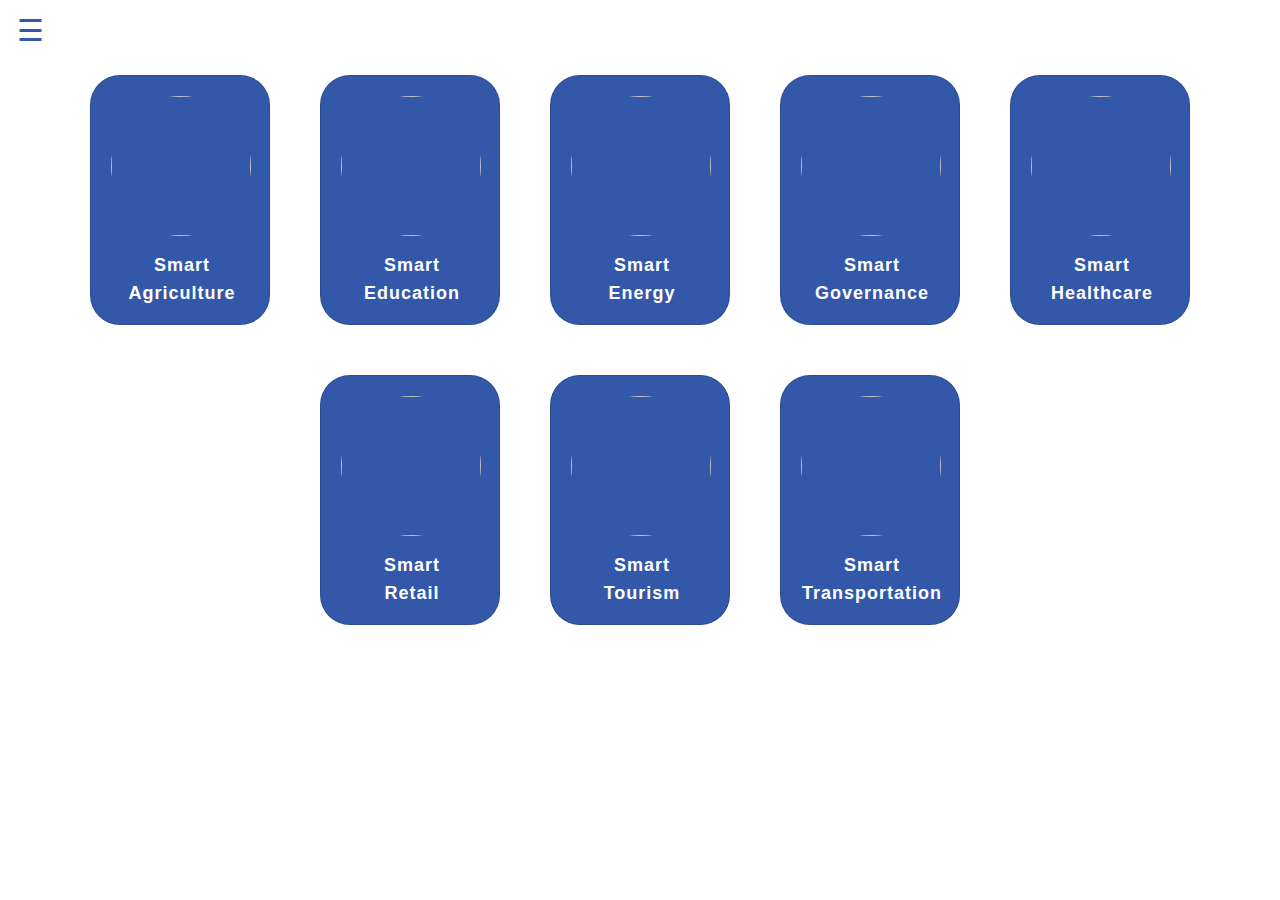
==== 8class.html @ f59634ec "init" ====
<!DOCTYPE html>
<html lang="en">

<head>
    <meta charset="UTF-8">
    <meta name="viewport" content="width=device-width, initial-scale=1.0">
    <meta http-equiv="X-UA-Compatible" content="ie=edge">
    <title>8class</title>
    <link rel="stylesheet" href="/css/bootstrap.css">
    <link rel="stylesheet" href="/css/main.css">
    <link rel="stylesheet" href="./css/class_card.css">
    <script src="js/loadjson.js"></script>
    <script src="/js/app.js"></script>
</head>

<body>
    <div id="mySidenav" class="sidenav">
        <a href="javascript:void(0)" class="closebtn" onclick="closeNav()">&times;</a>
        <a href="./home.html" class="home">Home</a>
        <div class="dropdown">8 Sloution
            <ul class="class">
                <div class="line"></div>
                <a href="./8class.html">Smart Agriculture</a>
                <a href="./8class.html">Smart Education</a>
                <a href="./8class.html">Smart Energy</a>
                <a href="./8class.html">Smart Governance</a>
                <a href="./8class.html">Smart Healthcare</a>
                <a href="./8class.html">Smart Retail</a>
                <a href="./8class.html">Smart Tourism</a>
                <a href="./8class.html">Smart Transportation</a>
            </ul>
        </div>
    </div>
    <button type="button" class="btn btn-primary menu-btn1" style="cursor:pointer" onclick="openNav()">&#9776;</button>
    <div class="cards">
        <div class="card">
            <div class="card-image">
                <img class="" src="https://picsum.photos/400/300?image=1001" alt="">
            </div>
            <div class="card-body">
                <div>Smart</div>
                <div>Agriculture</div>
            </div>
        </div>
        <div class="card">
            <div class="card-image">
                <img class="" src="https://picsum.photos/400/300?image=1001" alt="">
            </div>
            <div class="card-body">
                <div>Smart</div>
                <div>Education</div>
            </div>
        </div>
        <div class="card">
            <div class="card-image">
                <img class="" src="https://picsum.photos/400/300?image=1001" alt="">
            </div>
            <div class="card-body">
                <div>Smart</div>
                <div>Energy</div>
            </div>
        </div>
        <div class="card">
            <div class="card-image">
                <img class="" src="https://picsum.photos/400/300?image=1001" alt="">
            </div>
            <div class="card-body">
                <div>Smart</div>
                <div>Governance</div>
            </div>
        </div>
        <div class="card">
            <div class="card-image">
                <img class="" src="https://picsum.photos/400/300?image=1001" alt="">
            </div>
            <div class="card-body">
                <div>Smart</div>
                <div>Healthcare</div>
            </div>
        </div>
        <div class="card">
            <div class="card-image">
                <img class="" src="https://picsum.photos/400/300?image=1001" alt="">
            </div>
            <div class="card-body">
                <div>Smart</div>
                <div>Retail</div>
            </div>
        </div>
        <div class="card">
            <div class="card-image">
                <img class="" src="https://picsum.photos/400/300?image=1001" alt="">
            </div>
            <div class="card-body">
                <div>Smart</div>
                <div>Tourism</div>
            </div>
        </div>
        <div class="card">
            <div class="card-image">
                <img class="" src="https://picsum.photos/400/300?image=1001" alt="">
            </div>
            <div class="card-body">
                <div>Smart</div>
                <div>Transportation</div>
            </div>
        </div>
    </div>

</body>

</html>
---- css/main.css ----
body {
    font-family: "Lato", sans-serif;
}

.menu-btn1 {
    position: fixed;
    left: 0px;
    position: absolute;
    color: #3458A9;
    background-color: white;
    height: 60px;
    width: 60px;
    font-size: 30px;
    cursor: pointer;
    border: none;
}


.sidenav {
    height: 100%;
    width: 0;
    position: fixed;
    z-index: 1;
    top: 0;
    left: 0;
    background-color: #3458A9;
    overflow-x: hidden;
    transition: 0.5s;
    padding-top: 60px;
}

.home {
    margin-top: 20px;
}

.sidenav a,
.dropdown {
    padding: 8px 8px 8px 32px;
    text-decoration: none;
    font-size: 25px;
    color: white;
    display: block;
    transition: 0.3s;
}

.dropdown {
    margin-top: 10px;
    transition: height 2s;
}

.sidenav a:hover {
    color: #f1f1f1;
}

.sidenav .closebtn {
    position: absolute;
    top: 0;
    left: -60px;
    font-size: 36px;
    margin-left: 50px;
}

.line {
    border: 1px solid white;
    width: 180px;
    margin: 10px;
    position: relative;
    left: -50px;
}

.class a {
    font-size: 18px;
}


.dropdown ul {
    display: none;
}

.dropdown:hover ul {
    display: block;
}



@media screen and (max-height: 450px) {
    .sidenav {
        padding-top: 15px;
    }

    .sidenav a {
        font-size: 18px;
    }
}
---- css/class_card.css ----
* {
    box-sizing: border-box;
}


/* my */
.cards {
    /* margin-top: 50px; */
    padding: 40px;
    display: flex;
    flex-flow: row wrap;
    padding-top: 50px;
    justify-content: center;
}

.card {
    margin: 100px;
    position: relative;
    width: 180px;
    height: 250px;
    overflow: hidden;
    border-radius: 30px;

    background-color: #3458A9;
    margin: 25px;
}

.card-body {
    height: 100px;
    width: 180px;
    position: absolute;
    top: 165px;
    left: 0;
    /* display: none; */
    /* opacity: 0; */
    /* z-index: 0; */
    color: rgb(145, 151, 245);
    padding: 10px;
}

.card-body div {
    margin: 1px;
    color: white;
    text-align: center;
    font-size: 18px;
    font-weight: 600;
    font-family: 'Noto Sans TC', 'Poppins', sans-serif;
    letter-spacing: 1px;
    width: 100%;
}

.card:hover {
    background-color: rgb(145, 151, 245);
    transition: 1s;
}

.card:hover .card-body h3 {
    /* display: block; */
    /* opacity: 1; */
    color: red;
    transition: 1s;
}

.card:hover .card-body p {
    /* display: block; */
    /* opacity: 1; */
    color: #3458A9;
    transition: 1s;
}

.card-image img {
    margin-top: 20px;
    margin-left: 20px;
    height: 140px;
    width: 140px;
    border-radius: 70px;
}



@media screen and (max-width: 500px) {
    .cards {
        padding: 0px;
        padding-top: 50px;
        ;
    }

    .card {
        width: 150px;
        margin: 14px;
        height: 200px;
    }

    .card-body {
        top: 125px;
        width: 100%;
    }

    .card-body div {
        font-size: 15px;
        text-align: center;
    }

    .card-image img {
        margin-top: 15px;
        margin-left: 25px;
        height: 100px;
        width: 100px;
        border-radius: 50px;
    }
}
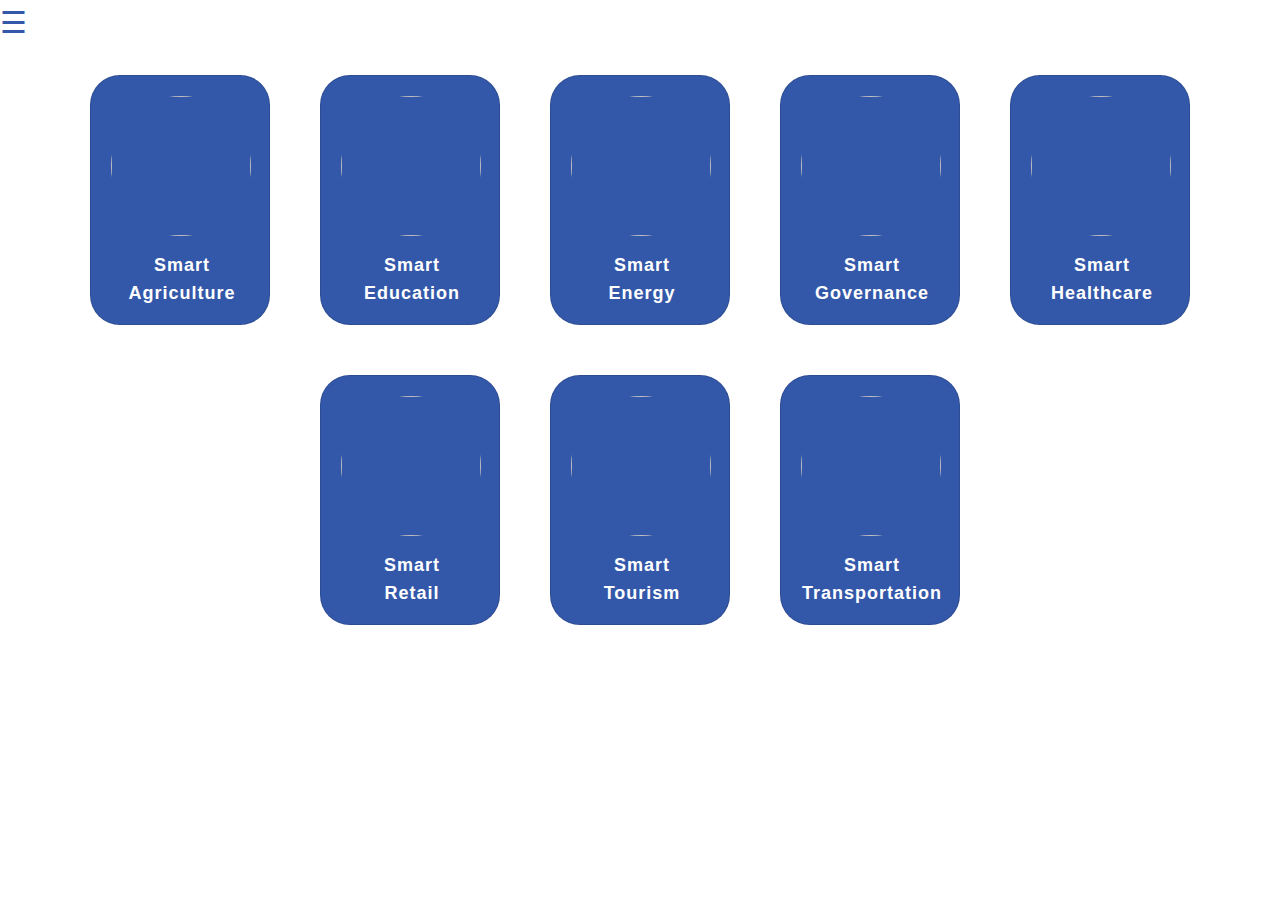
==== commit 9fb7fc03: "add 8 class & some com" ====
--- a/8class.html
+++ b/8class.html
@@ -9,31 +9,50 @@
     <link rel="stylesheet" href="/css/bootstrap.css">
     <link rel="stylesheet" href="/css/main.css">
     <link rel="stylesheet" href="./css/class_card.css">
+    <script src="./js/jquery.min.js"></script>
+    <script src="./js/bootstrap.min.js"></script>
     <script src="js/loadjson.js"></script>
     <script src="/js/app.js"></script>
 </head>
 
 <body>
-    <div id="mySidenav" class="sidenav">
-        <a href="javascript:void(0)" class="closebtn" onclick="closeNav()">&times;</a>
-        <a href="./home.html" class="home">Home</a>
-        <div class="dropdown">8 Sloution
-            <ul class="class">
-                <div class="line"></div>
-                <a href="./8class.html">Smart Agriculture</a>
-                <a href="./8class.html">Smart Education</a>
-                <a href="./8class.html">Smart Energy</a>
-                <a href="./8class.html">Smart Governance</a>
-                <a href="./8class.html">Smart Healthcare</a>
-                <a href="./8class.html">Smart Retail</a>
-                <a href="./8class.html">Smart Tourism</a>
-                <a href="./8class.html">Smart Transportation</a>
-            </ul>
+    <nav>
+        <span class="menu-btn1" onclick="openNav()">&#9776; </span>
+        <div id="mySidenav" class="sidenav">
+            <a href="javascript:void(0)" class="closebtn" onclick="closeNav()">&times;</a>
+            <a href="./index.html" class="home">Home</a>
+            <div class="panel-group" id="accordion">
+                <div class="panel panel-default">
+                    <div class="panel-heading">
+                        <h4 class="panel-title">
+                            <a data-toggle="collapse" data-parent="#accordion" href="#collapseOne">
+                                8 Sloution
+                            </a>
+                        </h4>
+                    </div>
+                    <div id="collapseOne" class="panel-collapse collapse in">
+                        <div class="panel-body">
+                            <div class="dropdown">
+                                <ul class="class">
+                                    <div class="line"></div>
+                                    <a href="./Service_company/Agriculture.html">Smart Agriculture</a>
+                                    <a href="./Service_company/Education.html">Smart Education</a>
+                                    <a href="./Service_company/Energy.html">Smart Energy</a>
+                                    <a href="./Service_company/Governance.html">Smart Governance</a>
+                                    <a href="./Service_company/Healthcare.html">Smart Healthcare</a>
+                                    <a href="./Service_company/Retail.html">Smart Retail</a>
+                                    <a href="./Service_company/Tourism.html">Smart Tourism</a>
+                                    <a href="./Service_company/Transportation.html">Smart Transportation</a>
+                                </ul>
+                            </div>
+                        </div>
+                    </div>
+                </div>
+            </div>
         </div>
-    </div>
-    <button type="button" class="btn btn-primary menu-btn1" style="cursor:pointer" onclick="openNav()">&#9776;</button>
+    </nav>
     <div class="cards">
-        <div class="card">
+        <a href="./Service_company/Agriculture.html" class="card">
             <div class="card-image">
                 <img class="" src="https://picsum.photos/400/300?image=1001" alt="">
             </div>
@@ -41,8 +60,8 @@
                 <div>Smart</div>
                 <div>Agriculture</div>
             </div>
-        </div>
-        <div class="card">
+        </a>
+        <a href="./Service_company/Education.html" class="card">
             <div class="card-image">
                 <img class="" src="https://picsum.photos/400/300?image=1001" alt="">
             </div>
@@ -50,8 +69,8 @@
                 <div>Smart</div>
                 <div>Education</div>
             </div>
-        </div>
-        <div class="card">
+        </a>
+        <a href="./Service_company/Energy.html" class="card">
             <div class="card-image">
                 <img class="" src="https://picsum.photos/400/300?image=1001" alt="">
             </div>
@@ -59,8 +78,8 @@
                 <div>Smart</div>
                 <div>Energy</div>
             </div>
-        </div>
-        <div class="card">
+        </a>
+        <a href="./Detailed_case.html" class="card">
             <div class="card-image">
                 <img class="" src="https://picsum.photos/400/300?image=1001" alt="">
             </div>
@@ -68,8 +87,8 @@
                 <div>Smart</div>
                 <div>Governance</div>
             </div>
-        </div>
-        <div class="card">
+        </a>
+        <a href="./Detailed_case.html" class="card">
             <div class="card-image">
                 <img class="" src="https://picsum.photos/400/300?image=1001" alt="">
             </div>
@@ -77,8 +96,8 @@
                 <div>Smart</div>
                 <div>Healthcare</div>
             </div>
-        </div>
-        <div class="card">
+        </a>
+        <a href="./Detailed_case.html" class="card">
             <div class="card-image">
                 <img class="" src="https://picsum.photos/400/300?image=1001" alt="">
             </div>
@@ -86,8 +105,8 @@
                 <div>Smart</div>
                 <div>Retail</div>
             </div>
-        </div>
-        <div class="card">
+        </a>
+        <a href="./Detailed_case.html" class="card">
             <div class="card-image">
                 <img class="" src="https://picsum.photos/400/300?image=1001" alt="">
             </div>
@@ -95,8 +114,8 @@
                 <div>Smart</div>
                 <div>Tourism</div>
             </div>
-        </div>
-        <div class="card">
+        </a>
+        <a href="./Detailed_case.html" class="card">
             <div class="card-image">
                 <img class="" src="https://picsum.photos/400/300?image=1001" alt="">
             </div>
@@ -104,7 +123,7 @@
                 <div>Smart</div>
                 <div>Transportation</div>
             </div>
-        </div>
+        </a>
     </div>
 
 </body>
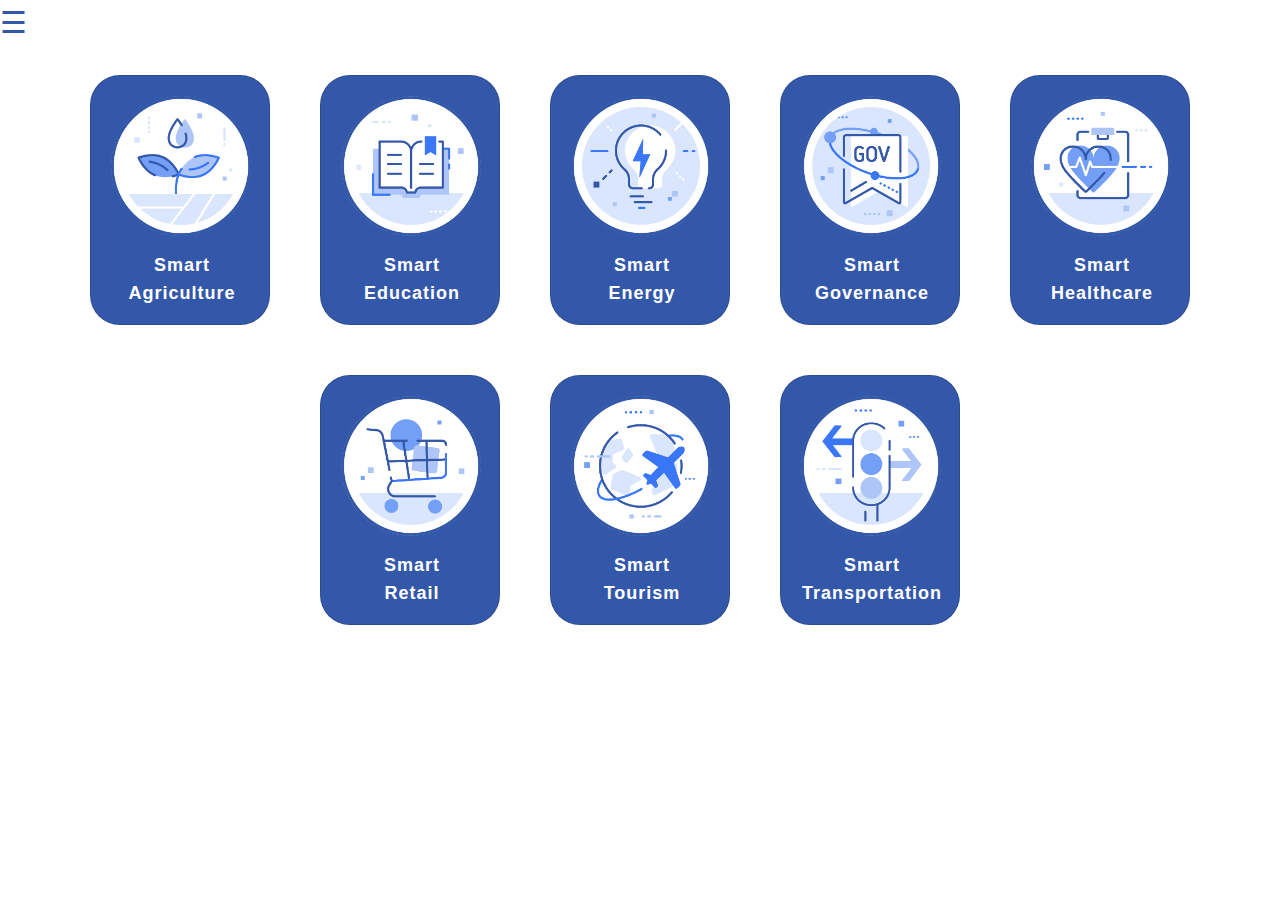
==== commit f1067788: "new ver" ====
--- a/8class.html
+++ b/8class.html
@@ -11,7 +11,7 @@
     <link rel="stylesheet" href="./css/class_card.css">
     <script src="./js/jquery.min.js"></script>
     <script src="./js/bootstrap.min.js"></script>
-    <script src="js/loadjson.js"></script>
+    <!--    <script src="js/loadjson.js"></script>-->
     <script src="/js/app.js"></script>
 </head>
 
@@ -54,7 +54,7 @@
     <div class="cards">
         <a href="./Service_company/Agriculture.html" class="card">
             <div class="card-image">
-                <img class="" src="https://picsum.photos/400/300?image=1001" alt="">
+                <img class="" src="./public/icon8/icon8_A.png" alt="">
             </div>
             <div class="card-body">
                 <div>Smart</div>
@@ -63,7 +63,7 @@
         </a>
         <a href="./Service_company/Education.html" class="card">
             <div class="card-image">
-                <img class="" src="https://picsum.photos/400/300?image=1001" alt="">
+                <img class="" src="./public/icon8/icon8_B.png" alt="">
             </div>
             <div class="card-body">
                 <div>Smart</div>
@@ -72,52 +72,52 @@
         </a>
         <a href="./Service_company/Energy.html" class="card">
             <div class="card-image">
-                <img class="" src="https://picsum.photos/400/300?image=1001" alt="">
+                <img class="" src="./public/icon8/icon8_C.png" alt="">
             </div>
             <div class="card-body">
                 <div>Smart</div>
                 <div>Energy</div>
             </div>
         </a>
-        <a href="./Detailed_case.html" class="card">
+        <a href="./Service_company/Governance.html" class="card">
             <div class="card-image">
-                <img class="" src="https://picsum.photos/400/300?image=1001" alt="">
+                <img class="" src="./public/icon8/icon8_D.png" alt="">
             </div>
             <div class="card-body">
                 <div>Smart</div>
                 <div>Governance</div>
             </div>
         </a>
-        <a href="./Detailed_case.html" class="card">
+        <a href="./Service_company/Healthcare.html" class="card">
             <div class="card-image">
-                <img class="" src="https://picsum.photos/400/300?image=1001" alt="">
+                <img class="" src="./public/icon8/icon8_E.png" alt="">
             </div>
             <div class="card-body">
                 <div>Smart</div>
                 <div>Healthcare</div>
             </div>
         </a>
-        <a href="./Detailed_case.html" class="card">
+        <a href="./Service_company/Retail.html" class="card">
             <div class="card-image">
-                <img class="" src="https://picsum.photos/400/300?image=1001" alt="">
+                <img class="" src="./public/icon8/icon8_F.png" alt="">
             </div>
             <div class="card-body">
                 <div>Smart</div>
                 <div>Retail</div>
             </div>
         </a>
-        <a href="./Detailed_case.html" class="card">
+        <a href="./Service_company/Tourism.html" class="card">
             <div class="card-image">
-                <img class="" src="https://picsum.photos/400/300?image=1001" alt="">
+                <img class="" src="./public/icon8/icon8_G.png" alt="">
             </div>
             <div class="card-body">
                 <div>Smart</div>
                 <div>Tourism</div>
             </div>
         </a>
-        <a href="./Detailed_case.html" class="card">
+        <a href="./Service_company/Transportation.html" class="card">
             <div class="card-image">
-                <img class="" src="https://picsum.photos/400/300?image=1001" alt="">
+                <img class="" src="./public/icon8/icon8_H.png" alt="">
             </div>
             <div class="card-body">
                 <div>Smart</div>
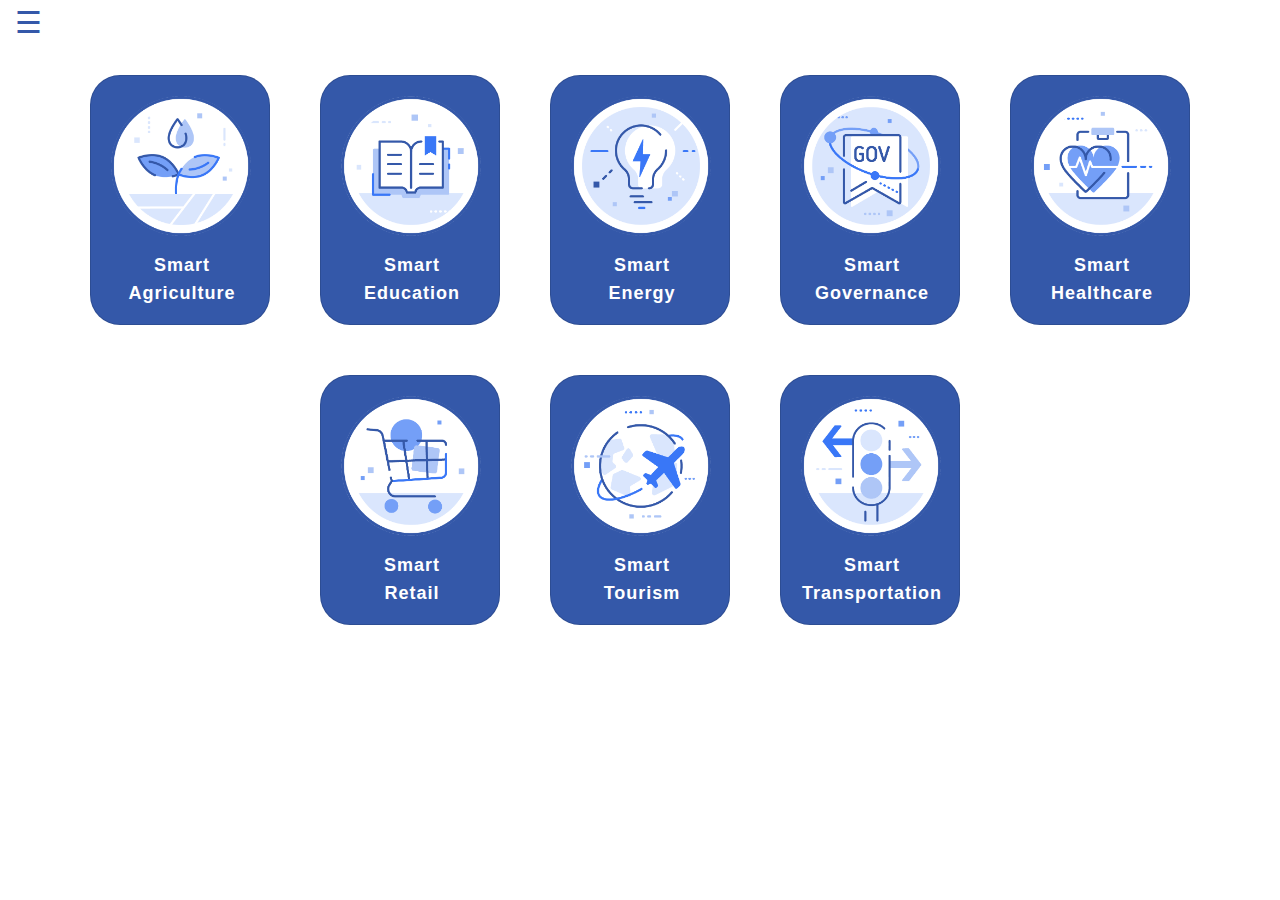
==== commit 1702f46c: "add logo" ====
--- a/8class.html
+++ b/8class.html
@@ -26,7 +26,7 @@
                     <div class="panel-heading">
                         <h4 class="panel-title">
                             <a data-toggle="collapse" data-parent="#accordion" href="#collapseOne">
-                                8 Sloution
+                                8 Categories of Smart Solutions
                             </a>
                         </h4>
                     </div>
@@ -49,6 +49,9 @@
                     </div>
                 </div>
             </div>
+            <div class="logo">
+                    <img src="../Logo.jpg">
+                </div>
         </div>
     </nav>
     <div class="cards">
--- a/css/main.css
+++ b/css/main.css
@@ -13,8 +13,9 @@
     font-size: 30px;
     cursor: pointer;
     border: none;
+    margin-left: 15px;
+    /* z-index: 1; */
 }
-
 
 .sidenav {
     height: 100%;
@@ -31,6 +32,13 @@
 
 .home {
     margin-top: 20px;
+}
+
+.logo img{
+    width: 90%;
+    padding: 100px 8px 30px 32px;
+    position: absolute;
+    bottom: 0;
 }
 
 .sidenav a,
@@ -72,6 +80,14 @@
     font-size: 18px;
 }
 
+.dropdown {
+    margin-top: 0;
+    padding-top: 0;
+}
+
+/* .class {
+    display: none;
+}
 
 .dropdown ul {
     display: none;
@@ -79,7 +95,7 @@
 
 .dropdown:hover ul {
     display: block;
-}
+} */
 
 
 
